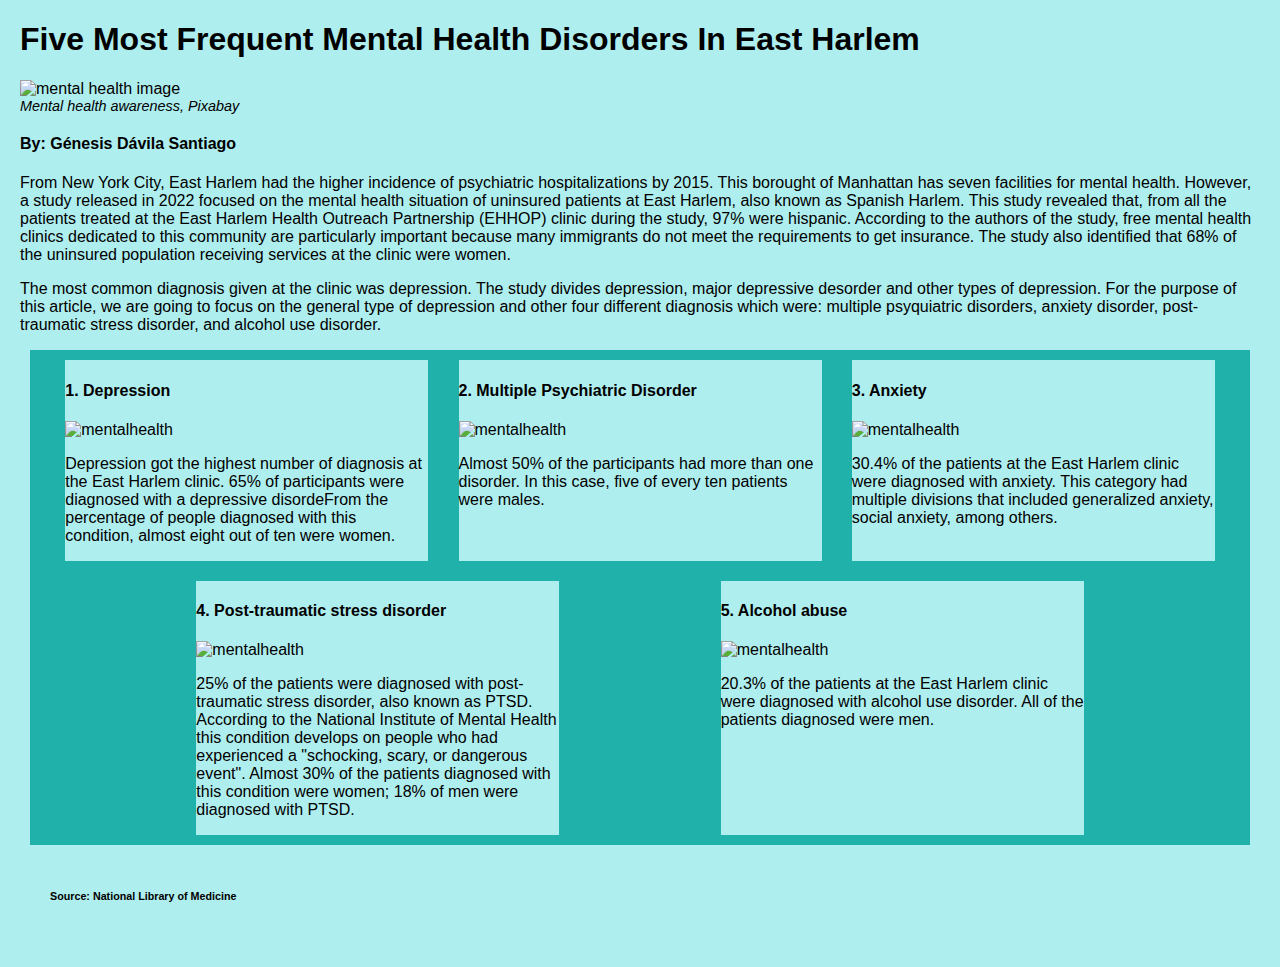
==== index.html @ 2bc98102 "Add files via upload" ====
<!DOCTYPE html>
<html>
<head>
	<meta charset="utf-8">
	<meta name="viewport" content="width=device-width, initial-scale=1">
	<title>Mental Health at East Harlem</title>
</head>
<h1>
	Five most frequent mental health disorders in East Harlem 
</h1>
<!--Google Font-->
<link rel="preconnect" href="https://fonts.googleapis.com">
<link rel="preconnect" href="https://fonts.gstatic.com" crossorigin>
<link href="https://fonts.googleapis.com/css2?family=Abyssinica+SIL&display=swap" rel="stylesheet">

<!-- link style to css -->
  <link rel="stylesheet" type="text/css" href="style.css">
</head>
<!-- Add image of East Harlem here for people to know where is located -->
<img src="images/mentalhealth.jpeg" width="400px" alt="mental health image">
<figcaption>Mental health awareness, Pixabay</figcaption>

<body>
	<!-- Add links to the sources -->
	<h4>By: Génesis Dávila Santiago</h4>

	<p> 
		From New York City, East Harlem had the higher incidence of psychiatric hospitalizations by 2015. This borought of Manhattan has seven facilities for mental health. However, a study released in 2022 focused on the mental health situation of uninsured patients at East Harlem, also known as Spanish Harlem. This study revealed that, from all the patients treated at the East Harlem Health Outreach Partnership (EHHOP) clinic during the study, 97% were hispanic. According to the authors of the study, free mental health clinics dedicated to this community are particularly important because many immigrants do not meet the requirements to get insurance. The study also identified that 68% of the uninsured population receiving services at the clinic were women. </p>

		<p>
			The most common diagnosis given at the clinic was depression. The study divides depression, major depressive desorder and other types of depression. For the purpose of this article, we are going to focus on the general type of depression and other four different diagnosis which were: multiple psyquiatric disorders, anxiety disorder, post-traumatic stress disorder, and alcohol use disorder. 
</p>

 <!--ADD FLEX HERE. Remember to add atributtion to each of the pictures. Quisiera también ponerle un título a la gráfica-->

<div class="flex">
<div>
  <h4>1. Depression</h4> 
      <img class="icon" src="images/depression1.jpg" alt="mentalhealth">
      <p>Depression got the highest number of diagnosis at the East Harlem clinic. 65% of participants were diagnosed with a depressive disordeFrom the percentage of people diagnosed with this condition, almost eight out of ten were women.

      </p>
</div>


<div>
  <h4>2. Multiple Psychiatric Disorder</h4>

      <img class="icon" src="images/multiple.svg" alt="mentalhealth">
      <p>Almost 50% of the participants had more than one disorder. In this case, five of every ten patients were males. </p>
</div>

<div>
  <h4>3. Anxiety</h4>

      <img class="icon" src="images/anxiety2.jpg" alt="mentalhealth">
      <p>30.4% of the patients at the East Harlem clinic were diagnosed with anxiety. This category had multiple divisions that included generalized anxiety, social anxiety, among others.</p>
</div>
</div>
<div class="flex">
	<div>
   <h4>4. Post-traumatic stress disorder</h4>
  
  <img class="icon" src="images/ptsd2.jpg" alt="mentalhealth">
	<p>25% of the patients were diagnosed with post-traumatic stress disorder, also known as PTSD. According to the National Institute of Mental Health this condition develops on people who had experienced a "schocking, scary, or dangerous event". Almost 30% of the patients diagnosed with this condition were women; 18% of men were diagnosed with PTSD.</p>

</div>

<div>
	<h4>5. Alcohol abuse</h4>
	<img class="icon" src="images/alcohol.svg" alt="mentalhealth">
	<p>20.3% of the patients at the East Harlem clinic were diagnosed with alcohol use disorder. All of the patients diagnosed were men.</p> 
</div>
</div>
</div>

<!--Add link to the page of the study here-->
<footer class="container">
<h6>Source: National Library of Medicine</h6>
</footer>

</body>
</html>
---- style.css ----
/*Start with the background color*/

*{
	background-color: paleturquoise;
}

/*This capitalizes the first letter of each word*/

h1{
	text-transform: capitalize;
}

/* This changes the caption of the first picture to italic*/

figcaption{
	font-style: italic;
}

/* Mobible base style*/

*{
	box-sizing: border-box;
}

body,
html {
	font-size: 16px;
	font-family: arial, serif;
}

body{
	background-color: paleturquoise;
	margin: 20px;
}

/* To make the image an icon you have to use the dot. We are transforming the image to a block in order to edit it better.*/

img.icon {
	display: block;
	width: 100%;
}
/*Cómo era que se centralizaba la foto?*/

/*Let's work with the flex now*/
.flex{
	background-color: lightseagreen;
	padding: 10px;
	padding-left: 5px;
	padding-right: 5px;
	margin-right: 10px;
	margin-left: 10px;
}

.container{
	width: 100%;
	max-width: 1200px;
	margin: 0 auto;
	padding: 20px;
	padding-right: 10px;
	padding-left: 10px;
	background-color: paleturquoise;

}

figure{
	background-color: sandybrown;
	margin-top: 0;
	margin-bottom: 0;
	padding-bottom: 50px;
	padding-right: 20px;
	padding-left: 20px;
	padding-top: 50px;
}

figcaption{
	margin: 0;
	font-size: 0.9rem;
	color: 000000;
}

/* The desktop style*/

@media(min-width:  780px){
	/* To place the icons one near the other instead of one below the other*/

.flex{
	display: flex;
	justify-content: space-evenly;
}

.flex > div{
	flex-basis: 30%;
	background-color: paleturquoise;
}
}
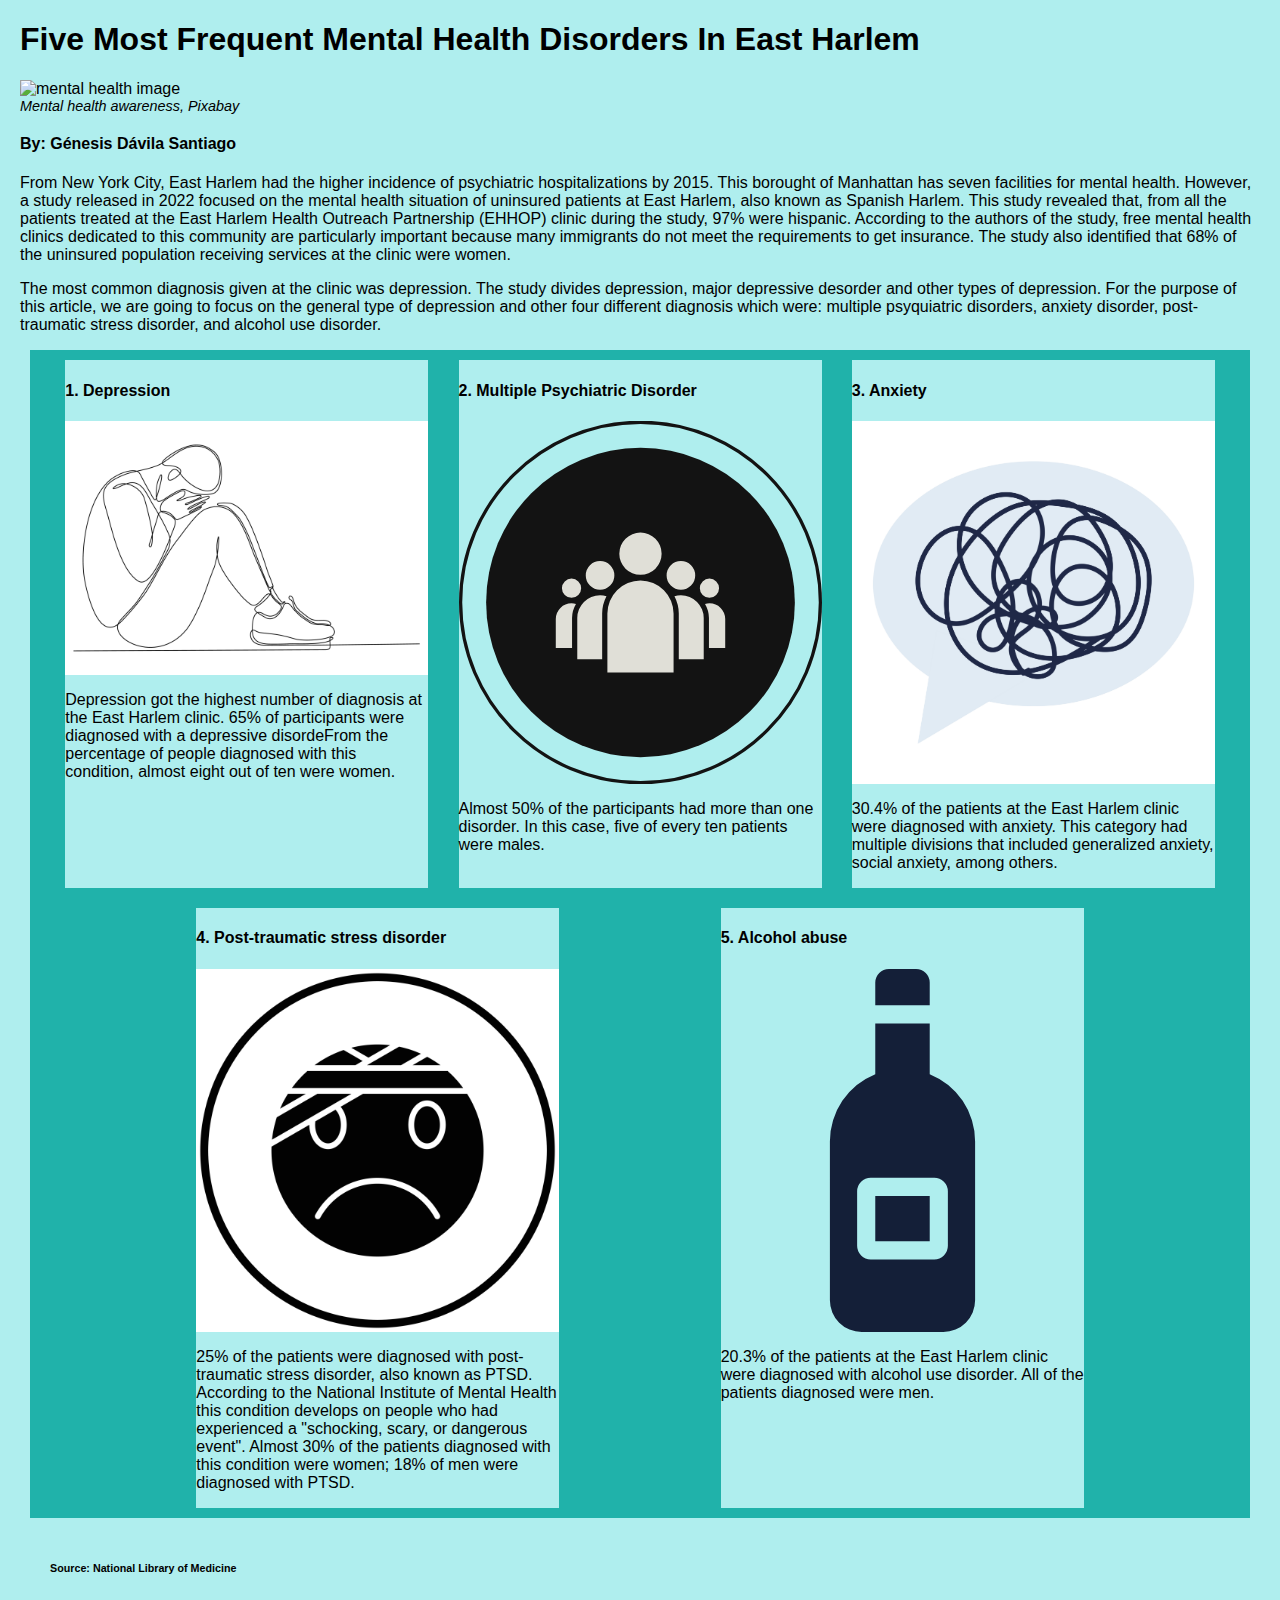
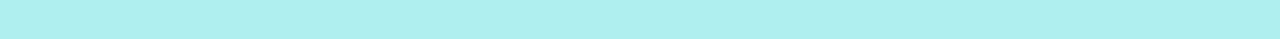
==== commit d615c726: "Update index.html" ====
--- a/index.html
+++ b/index.html
@@ -36,7 +36,7 @@
 <div class="flex">
 <div>
   <h4>1. Depression</h4> 
-      <img class="icon" src="images/depression1.jpg" alt="mentalhealth">
+      <img class="icon" src="Images/depression1.jpg" alt="mentalhealth">
       <p>Depression got the highest number of diagnosis at the East Harlem clinic. 65% of participants were diagnosed with a depressive disordeFrom the percentage of people diagnosed with this condition, almost eight out of ten were women.
 
       </p>
@@ -46,14 +46,14 @@
 <div>
   <h4>2. Multiple Psychiatric Disorder</h4>
 
-      <img class="icon" src="images/multiple.svg" alt="mentalhealth">
+      <img class="icon" src="Images/multiple.svg" alt="mentalhealth">
       <p>Almost 50% of the participants had more than one disorder. In this case, five of every ten patients were males. </p>
 </div>
 
 <div>
   <h4>3. Anxiety</h4>
 
-      <img class="icon" src="images/anxiety2.jpg" alt="mentalhealth">
+      <img class="icon" src="Images/anxiety2.jpg" alt="mentalhealth">
       <p>30.4% of the patients at the East Harlem clinic were diagnosed with anxiety. This category had multiple divisions that included generalized anxiety, social anxiety, among others.</p>
 </div>
 </div>
@@ -61,14 +61,14 @@
 	<div>
    <h4>4. Post-traumatic stress disorder</h4>
   
-  <img class="icon" src="images/ptsd2.jpg" alt="mentalhealth">
+  <img class="icon" src="Images/ptsd2.jpg" alt="mentalhealth">
 	<p>25% of the patients were diagnosed with post-traumatic stress disorder, also known as PTSD. According to the National Institute of Mental Health this condition develops on people who had experienced a "schocking, scary, or dangerous event". Almost 30% of the patients diagnosed with this condition were women; 18% of men were diagnosed with PTSD.</p>
 
 </div>
 
 <div>
 	<h4>5. Alcohol abuse</h4>
-	<img class="icon" src="images/alcohol.svg" alt="mentalhealth">
+	<img class="icon" src="Images/alcohol.svg" alt="mentalhealth">
 	<p>20.3% of the patients at the East Harlem clinic were diagnosed with alcohol use disorder. All of the patients diagnosed were men.</p> 
 </div>
 </div>
@@ -80,4 +80,4 @@
 </footer>
 
 </body>
-</html>+</html>
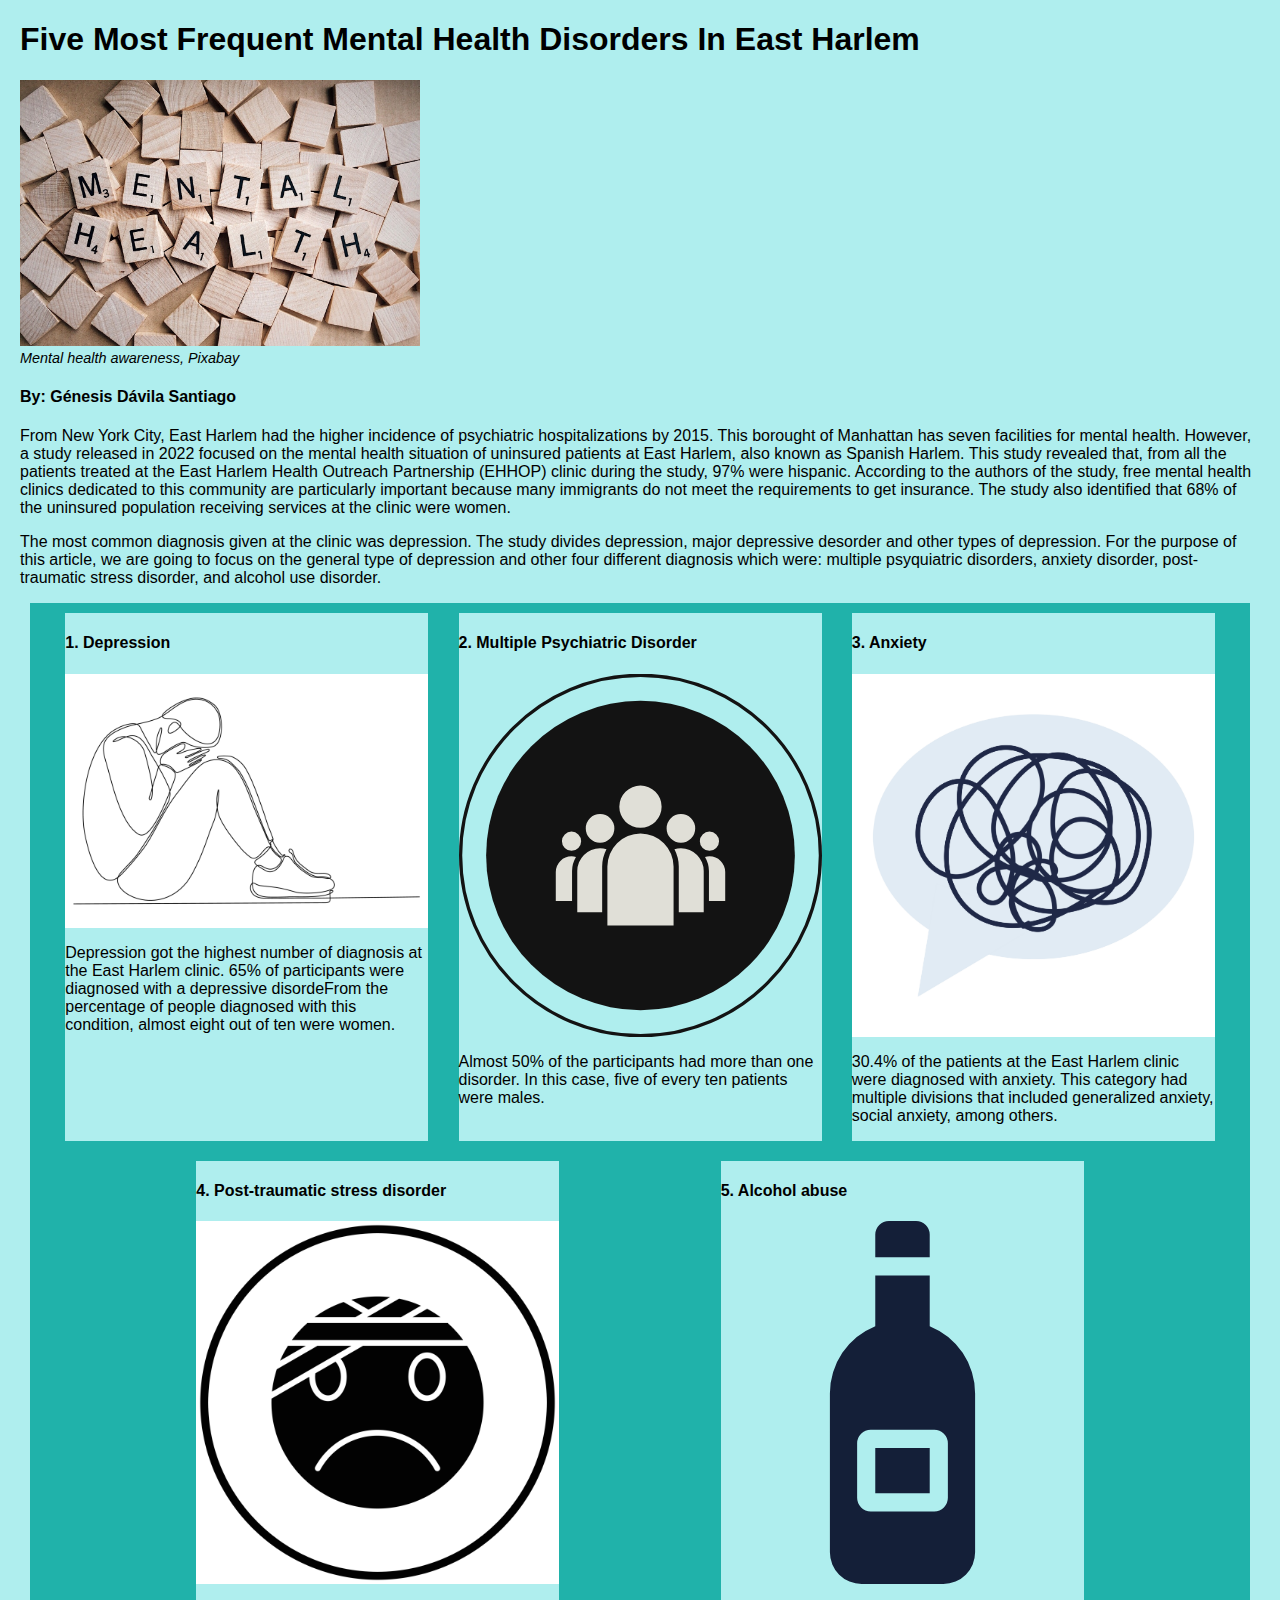
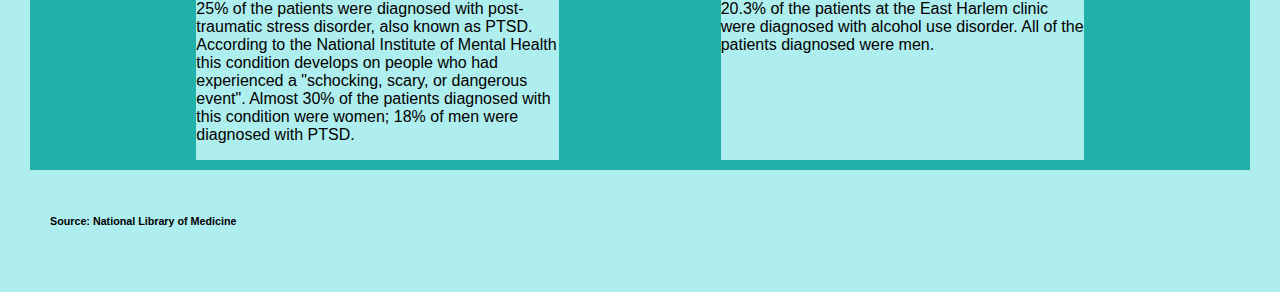
==== commit 6b3c6f4f: "Update index.html" ====
--- a/index.html
+++ b/index.html
@@ -17,7 +17,7 @@
   <link rel="stylesheet" type="text/css" href="style.css">
 </head>
 <!-- Add image of East Harlem here for people to know where is located -->
-<img src="images/mentalhealth.jpeg" width="400px" alt="mental health image">
+<img src="Images/mentalhealth.jpeg" width="400px" alt="mental health image">
 <figcaption>Mental health awareness, Pixabay</figcaption>
 
 <body>
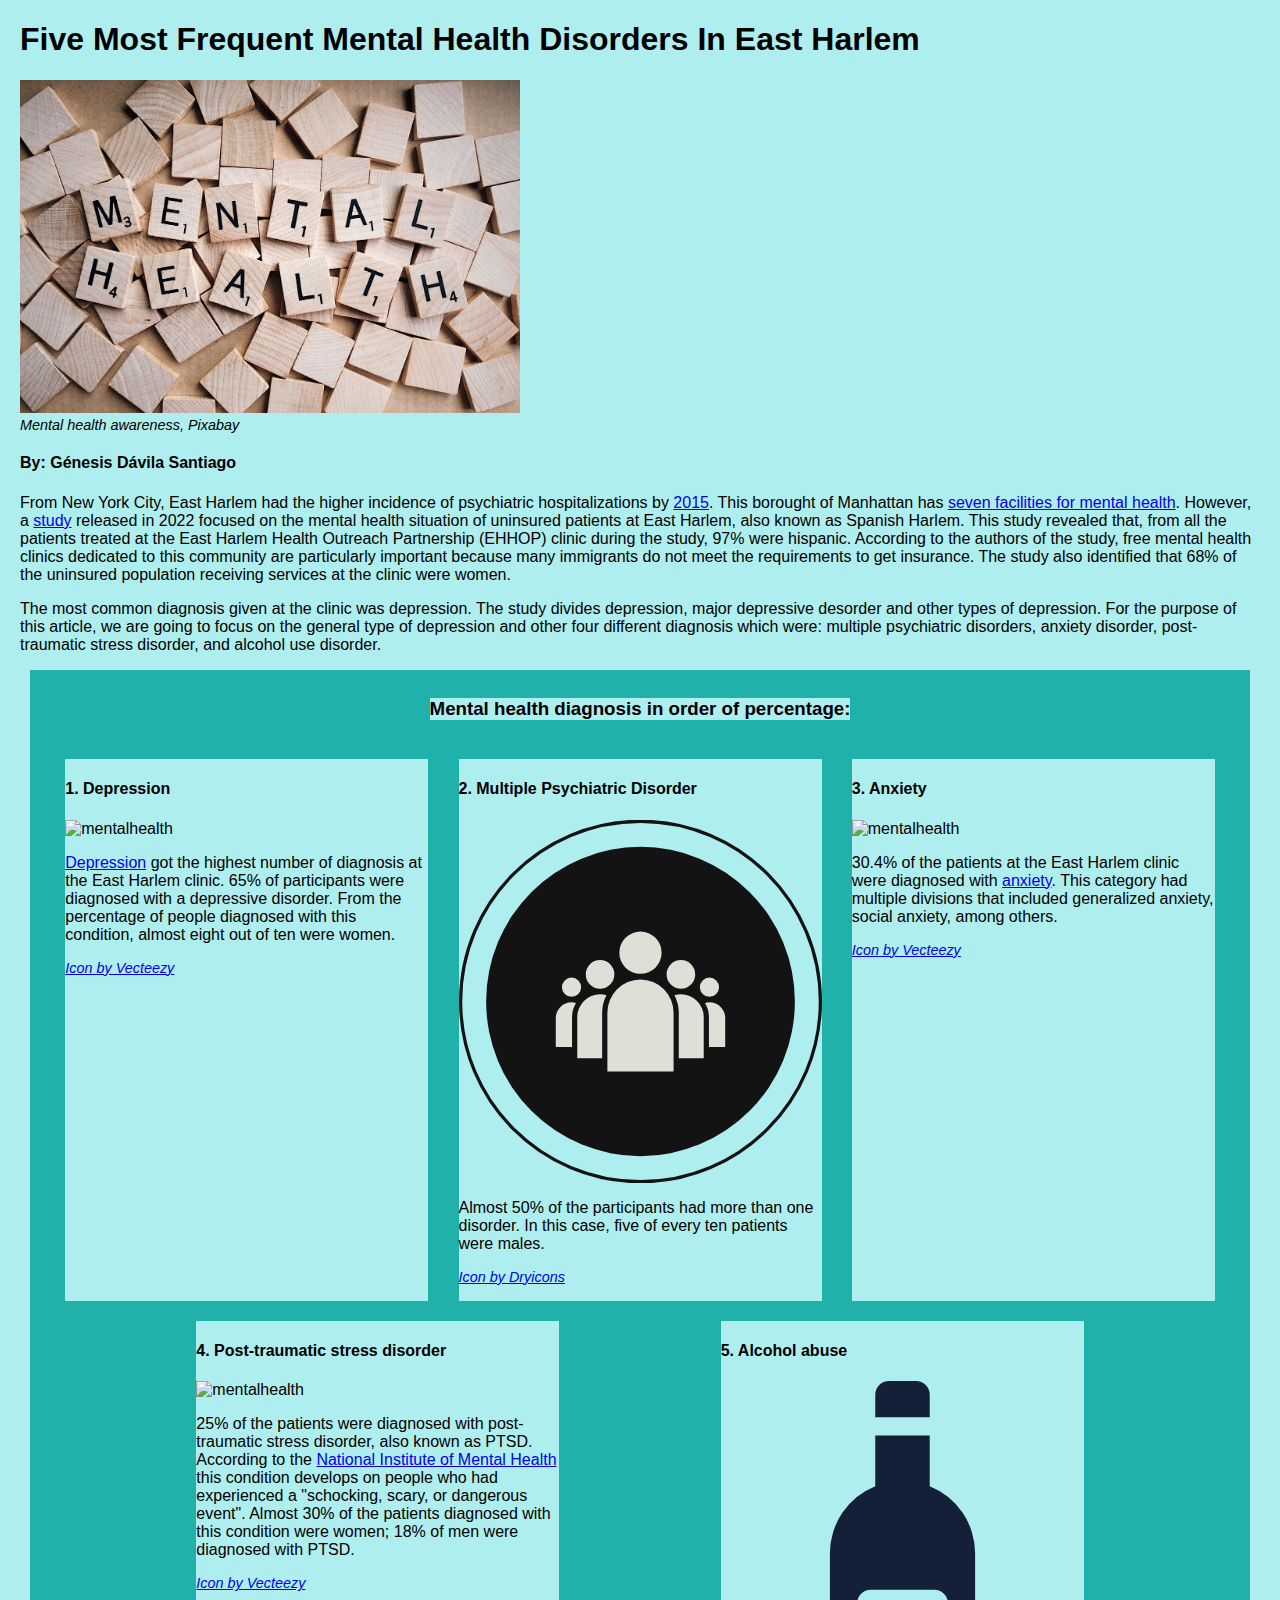
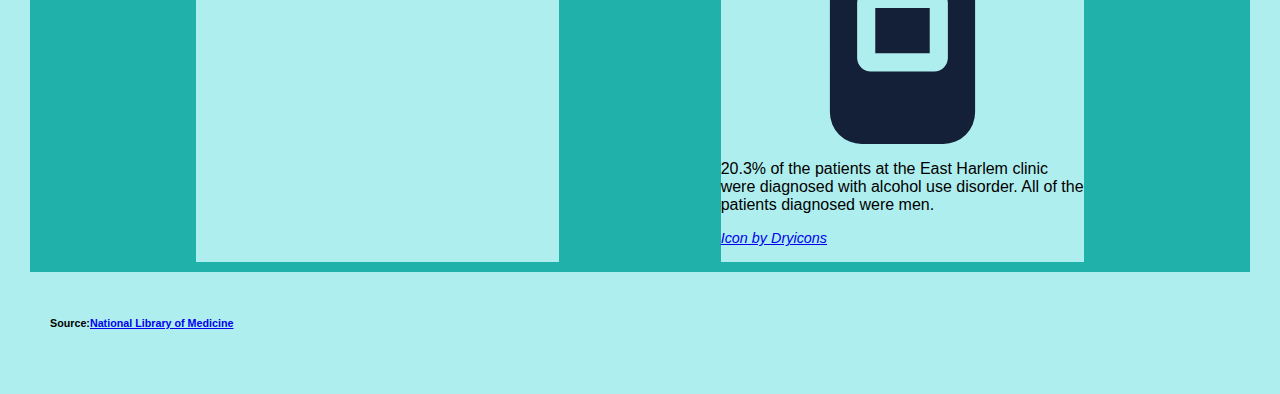
==== commit 8c7c0200: "Add files via upload" ====
--- a/index.html
+++ b/index.html
@@ -8,37 +8,39 @@
 <h1>
 	Five most frequent mental health disorders in East Harlem 
 </h1>
-<!--Google Font-->
-<link rel="preconnect" href="https://fonts.googleapis.com">
-<link rel="preconnect" href="https://fonts.gstatic.com" crossorigin>
-<link href="https://fonts.googleapis.com/css2?family=Abyssinica+SIL&display=swap" rel="stylesheet">
+<!--Google Font is at the CSS: Arial-->
 
 <!-- link style to css -->
   <link rel="stylesheet" type="text/css" href="style.css">
 </head>
-<!-- Add image of East Harlem here for people to know where is located -->
-<img src="Images/mentalhealth.jpeg" width="400px" alt="mental health image">
+<!-- Add image of Mental Health Awareness-->
+<img src="Images/mentalhealth.jpeg" width="500px" alt="mental health image" class="images">
 <figcaption>Mental health awareness, Pixabay</figcaption>
 
 <body>
-	<!-- Add links to the sources -->
+	<!-- Byline -->
 	<h4>By: Génesis Dávila Santiago</h4>
 
+	<!-- Paragraphs with links to resources -->
+
 	<p> 
-		From New York City, East Harlem had the higher incidence of psychiatric hospitalizations by 2015. This borought of Manhattan has seven facilities for mental health. However, a study released in 2022 focused on the mental health situation of uninsured patients at East Harlem, also known as Spanish Harlem. This study revealed that, from all the patients treated at the East Harlem Health Outreach Partnership (EHHOP) clinic during the study, 97% were hispanic. According to the authors of the study, free mental health clinics dedicated to this community are particularly important because many immigrants do not meet the requirements to get insurance. The study also identified that 68% of the uninsured population receiving services at the clinic were women. </p>
+		From New York City, East Harlem had the higher incidence of psychiatric hospitalizations by <a href="https://www1.nyc.gov/assets/doh/downloads/pdf/data/2015chp-mn11.pdf">2015</a>. This borought of Manhattan has <a href="https://www1.nyc.gov/assets/doh/downloads/pdf/dc/east-harlem-resource-guide.pdf">seven facilities for mental health</a>. However, a <a href="https://bmcpsychiatry.biomedcentral.com/articles/10.1186/s12888-022-04112-w">study</a> released in 2022 focused on the mental health situation of uninsured patients at East Harlem, also known as Spanish Harlem. This study revealed that, from all the patients treated at the East Harlem Health Outreach Partnership (EHHOP) clinic during the study, 97% were hispanic. According to the authors of the study, free mental health clinics dedicated to this community are particularly important because many immigrants do not meet the requirements to get insurance. The study also identified that 68% of the uninsured population receiving services at the clinic were women. </p>
 
 		<p>
-			The most common diagnosis given at the clinic was depression. The study divides depression, major depressive desorder and other types of depression. For the purpose of this article, we are going to focus on the general type of depression and other four different diagnosis which were: multiple psyquiatric disorders, anxiety disorder, post-traumatic stress disorder, and alcohol use disorder. 
+			The most common diagnosis given at the clinic was depression. The study divides depression, major depressive desorder and other types of depression. For the purpose of this article, we are going to focus on the general type of depression and other four different diagnosis which were: multiple psychiatric disorders, anxiety disorder, post-traumatic stress disorder, and alcohol use disorder. 
 </p>
+<div class="flex">
+<h3>Mental health diagnosis in order of percentage:</h3>
+</div>
 
- <!--ADD FLEX HERE. Remember to add atributtion to each of the pictures. Quisiera también ponerle un título a la gráfica-->
+ <!--FLEX and attribution to each icon.To add the attribution, we are going to use a figcaption-->
 
 <div class="flex">
 <div>
   <h4>1. Depression</h4> 
-      <img class="icon" src="Images/depression1.jpg" alt="mentalhealth">
-      <p>Depression got the highest number of diagnosis at the East Harlem clinic. 65% of participants were diagnosed with a depressive disordeFrom the percentage of people diagnosed with this condition, almost eight out of ten were women.
-
+      <img class="icon" src="Images/depression22.png" alt="mentalhealth">
+      <p><a href="https://www.nimh.nih.gov/health/topics/depression">Depression</a> got the highest number of diagnosis at the East Harlem clinic. 65% of participants were diagnosed with a depressive disorder. From the percentage of people diagnosed with this condition, almost eight out of ten were women.
+<figcaption><a href="https://www.vecteezy.com/vector-art/7435389-continuous-line-drawing-of-young-man-feeling-sad-tired-and-worried-suffering-from-depression-in-mental-health-vector-illustration">Icon by Vecteezy</a></figcaption>
       </p>
 </div>
 
@@ -47,37 +49,48 @@
   <h4>2. Multiple Psychiatric Disorder</h4>
 
       <img class="icon" src="Images/multiple.svg" alt="mentalhealth">
-      <p>Almost 50% of the participants had more than one disorder. In this case, five of every ten patients were males. </p>
+      <p>Almost 50% of the participants had more than one disorder. In this case, five of every ten patients were males.
+<figcaption><a href="https://dryicons.com/icon/flat-people-icon-12162">Icon by Dryicons</a></figcaption>
+       </p>
 </div>
 
 <div>
   <h4>3. Anxiety</h4>
 
-      <img class="icon" src="Images/anxiety2.jpg" alt="mentalhealth">
-      <p>30.4% of the patients at the East Harlem clinic were diagnosed with anxiety. This category had multiple divisions that included generalized anxiety, social anxiety, among others.</p>
+      <img class="icon" src="Images/anxiety23.png" alt="mentalhealth">
+      <p>30.4% of the patients at the East Harlem clinic were diagnosed with <a href="https://www.nimh.nih.gov/health/topics/anxiety-disorders">anxiety</a>. This category had multiple divisions that included generalized anxiety, social anxiety, among others.
+<figcaption><a href="https://www.vecteezy.com/vector-art/12971665-frustrated-young-woman-sit-at-desk-thinking-of-taking-pills-unhappy-confused-female-doubt-about-medication-getting-medicine-and-healthcare-problem-vector-illustration">Icon by Vecteezy</a></figcaption>
+
+      </p>
 </div>
 </div>
 <div class="flex">
 	<div>
    <h4>4. Post-traumatic stress disorder</h4>
   
-  <img class="icon" src="Images/ptsd2.jpg" alt="mentalhealth">
-	<p>25% of the patients were diagnosed with post-traumatic stress disorder, also known as PTSD. According to the National Institute of Mental Health this condition develops on people who had experienced a "schocking, scary, or dangerous event". Almost 30% of the patients diagnosed with this condition were women; 18% of men were diagnosed with PTSD.</p>
+  <img class="icon" src="Images/ptsd22.png" alt="mentalhealth">
+	<p>25% of the patients were diagnosed with post-traumatic stress disorder, also known as PTSD. According to the <a href="https://www.nimh.nih.gov/health/topics/post-traumatic-stress-disorder-ptsd">National Institute of Mental Health</a> this condition develops on people who had experienced a "schocking, scary, or dangerous event". Almost 30% of the patients diagnosed with this condition were women; 18% of men were diagnosed with PTSD.
+
+<figcaption><a href='https://www.vecteezy.com/vector-art/7877811-injured-icon-style'> Icon by Vecteezy</a></figcaption>
+	</p>
 
 </div>
 
 <div>
 	<h4>5. Alcohol abuse</h4>
 	<img class="icon" src="Images/alcohol.svg" alt="mentalhealth">
-	<p>20.3% of the patients at the East Harlem clinic were diagnosed with alcohol use disorder. All of the patients diagnosed were men.</p> 
+	<p>20.3% of the patients at the East Harlem clinic were diagnosed with alcohol use disorder. All of the patients diagnosed were men.
+<figcaption><a href='https://dryicons.com/icon/wine-bottle-icon-6775'> Icon by Dryicons</a></figcaption>
+
+	</p> 
 </div>
 </div>
 </div>
 
 <!--Add link to the page of the study here-->
 <footer class="container">
-<h6>Source: National Library of Medicine</h6>
+<h6>Source:<a href="https://www-ncbi-nlm-nih-gov.journalism.ezproxy.cuny.edu/pmc/articles/PMC9321276/table/Tab1/?report=objectonly">National Library of Medicine</h6>
 </footer>
 
 </body>
-</html>
+</html>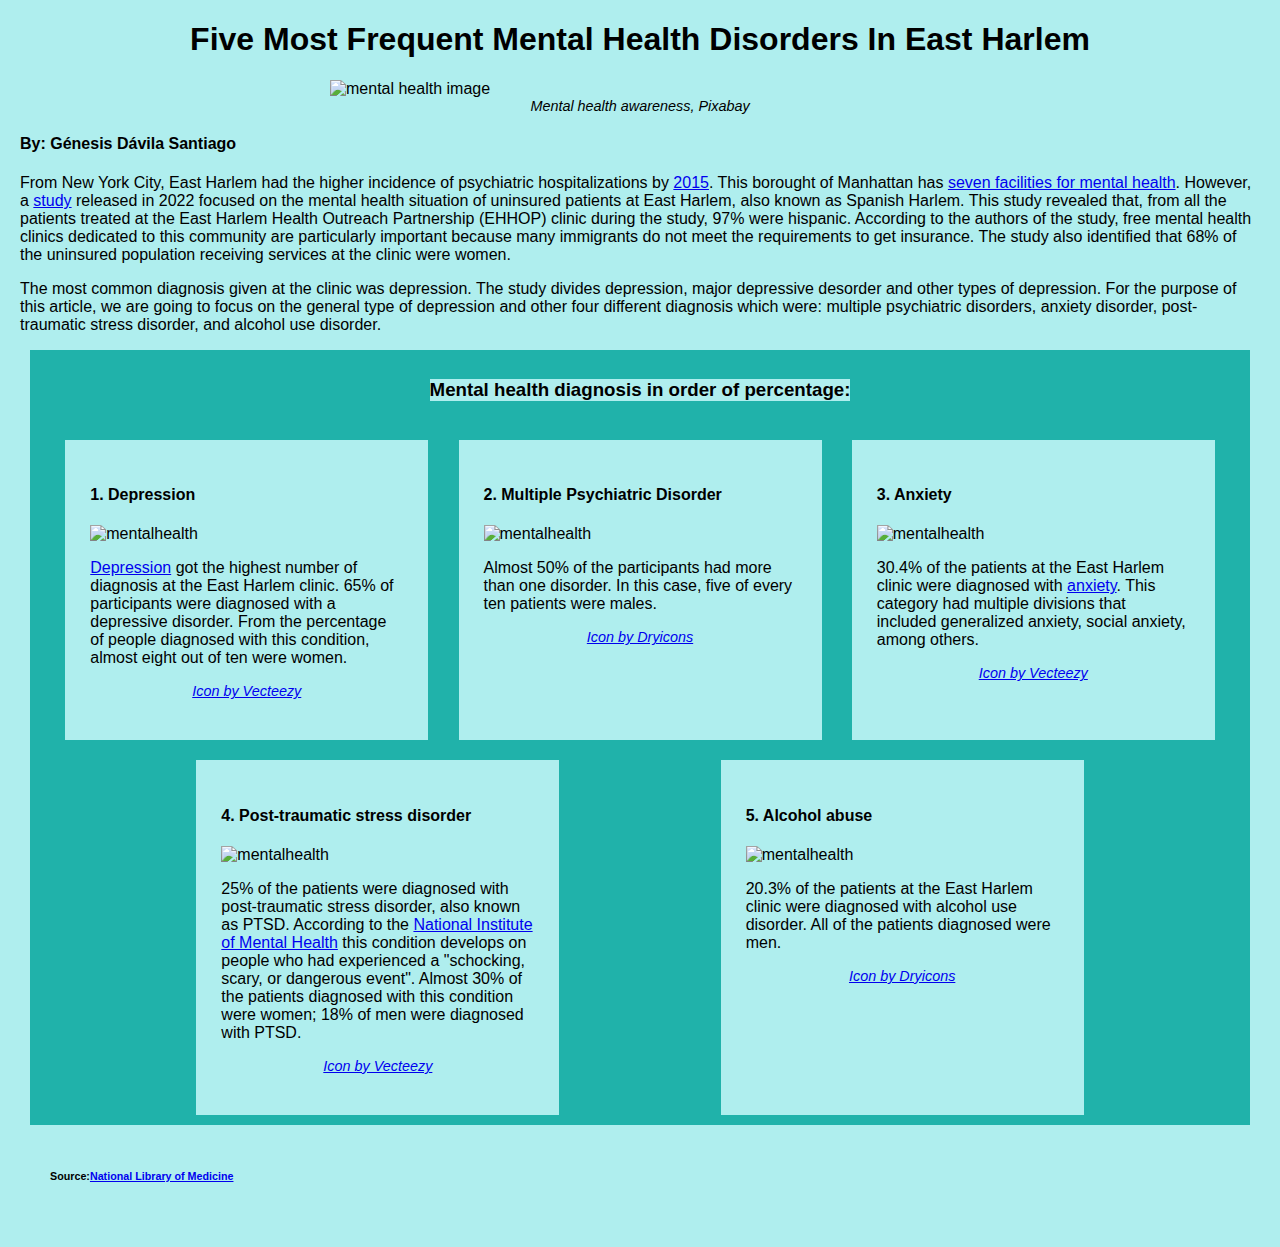
==== commit e1604e26: "Add files via upload" ====
--- a/index.html
+++ b/index.html
@@ -14,7 +14,7 @@
   <link rel="stylesheet" type="text/css" href="style.css">
 </head>
 <!-- Add image of Mental Health Awareness-->
-<img src="Images/mentalhealth.jpeg" width="500px" alt="mental health image" class="images">
+<img src="images/mentalhealth.jpeg" width="500px" alt="mental health image" class="images">
 <figcaption>Mental health awareness, Pixabay</figcaption>
 
 <body>
@@ -38,7 +38,7 @@
 <div class="flex">
 <div>
   <h4>1. Depression</h4> 
-      <img class="icon" src="Images/depression22.png" alt="mentalhealth">
+      <img class="icon" src="images/depression22.png" alt="mentalhealth">
       <p><a href="https://www.nimh.nih.gov/health/topics/depression">Depression</a> got the highest number of diagnosis at the East Harlem clinic. 65% of participants were diagnosed with a depressive disorder. From the percentage of people diagnosed with this condition, almost eight out of ten were women.
 <figcaption><a href="https://www.vecteezy.com/vector-art/7435389-continuous-line-drawing-of-young-man-feeling-sad-tired-and-worried-suffering-from-depression-in-mental-health-vector-illustration">Icon by Vecteezy</a></figcaption>
       </p>
@@ -48,7 +48,7 @@
 <div>
   <h4>2. Multiple Psychiatric Disorder</h4>
 
-      <img class="icon" src="Images/multiple.svg" alt="mentalhealth">
+      <img class="icon" src="images/multiple.svg" alt="mentalhealth">
       <p>Almost 50% of the participants had more than one disorder. In this case, five of every ten patients were males.
 <figcaption><a href="https://dryicons.com/icon/flat-people-icon-12162">Icon by Dryicons</a></figcaption>
        </p>
@@ -57,7 +57,7 @@
 <div>
   <h4>3. Anxiety</h4>
 
-      <img class="icon" src="Images/anxiety23.png" alt="mentalhealth">
+      <img class="icon" src="images/anxiety23.png" alt="mentalhealth">
       <p>30.4% of the patients at the East Harlem clinic were diagnosed with <a href="https://www.nimh.nih.gov/health/topics/anxiety-disorders">anxiety</a>. This category had multiple divisions that included generalized anxiety, social anxiety, among others.
 <figcaption><a href="https://www.vecteezy.com/vector-art/12971665-frustrated-young-woman-sit-at-desk-thinking-of-taking-pills-unhappy-confused-female-doubt-about-medication-getting-medicine-and-healthcare-problem-vector-illustration">Icon by Vecteezy</a></figcaption>
 
@@ -68,7 +68,7 @@
 	<div>
    <h4>4. Post-traumatic stress disorder</h4>
   
-  <img class="icon" src="Images/ptsd22.png" alt="mentalhealth">
+  <img class="icon" src="images/ptsd22.png" alt="mentalhealth">
 	<p>25% of the patients were diagnosed with post-traumatic stress disorder, also known as PTSD. According to the <a href="https://www.nimh.nih.gov/health/topics/post-traumatic-stress-disorder-ptsd">National Institute of Mental Health</a> this condition develops on people who had experienced a "schocking, scary, or dangerous event". Almost 30% of the patients diagnosed with this condition were women; 18% of men were diagnosed with PTSD.
 
 <figcaption><a href='https://www.vecteezy.com/vector-art/7877811-injured-icon-style'> Icon by Vecteezy</a></figcaption>
@@ -78,7 +78,7 @@
 
 <div>
 	<h4>5. Alcohol abuse</h4>
-	<img class="icon" src="Images/alcohol.svg" alt="mentalhealth">
+	<img class="icon" src="images/alcohol.svg" alt="mentalhealth">
 	<p>20.3% of the patients at the East Harlem clinic were diagnosed with alcohol use disorder. All of the patients diagnosed were men.
 <figcaption><a href='https://dryicons.com/icon/wine-bottle-icon-6775'> Icon by Dryicons</a></figcaption>
 
--- a/style.css
+++ b/style.css
@@ -8,12 +8,24 @@
 
 h1{
 	text-transform: capitalize;
+	text-align: center;
 }
+
+h3{
+	text-align: center;
+}
+
+.flex > div{
+	padding: 25px;
+}
+
 
 /* This changes the caption of the first picture to italic*/
 
 figcaption{
 	font-style: italic;
+	text-align: center;
+
 }
 
 /* Mobible base style*/
@@ -39,7 +51,15 @@
 	display: block;
 	width: 100%;
 }
-/*Cómo era que se centralizaba la foto?*/
+/*Centralize the image*/
+.images{
+	display: block;
+	margin-left: auto;
+	margin-right: auto;
+	width: 50%;
+	align-items: center;
+
+}
 
 /*Let's work with the flex now*/
 .flex{
